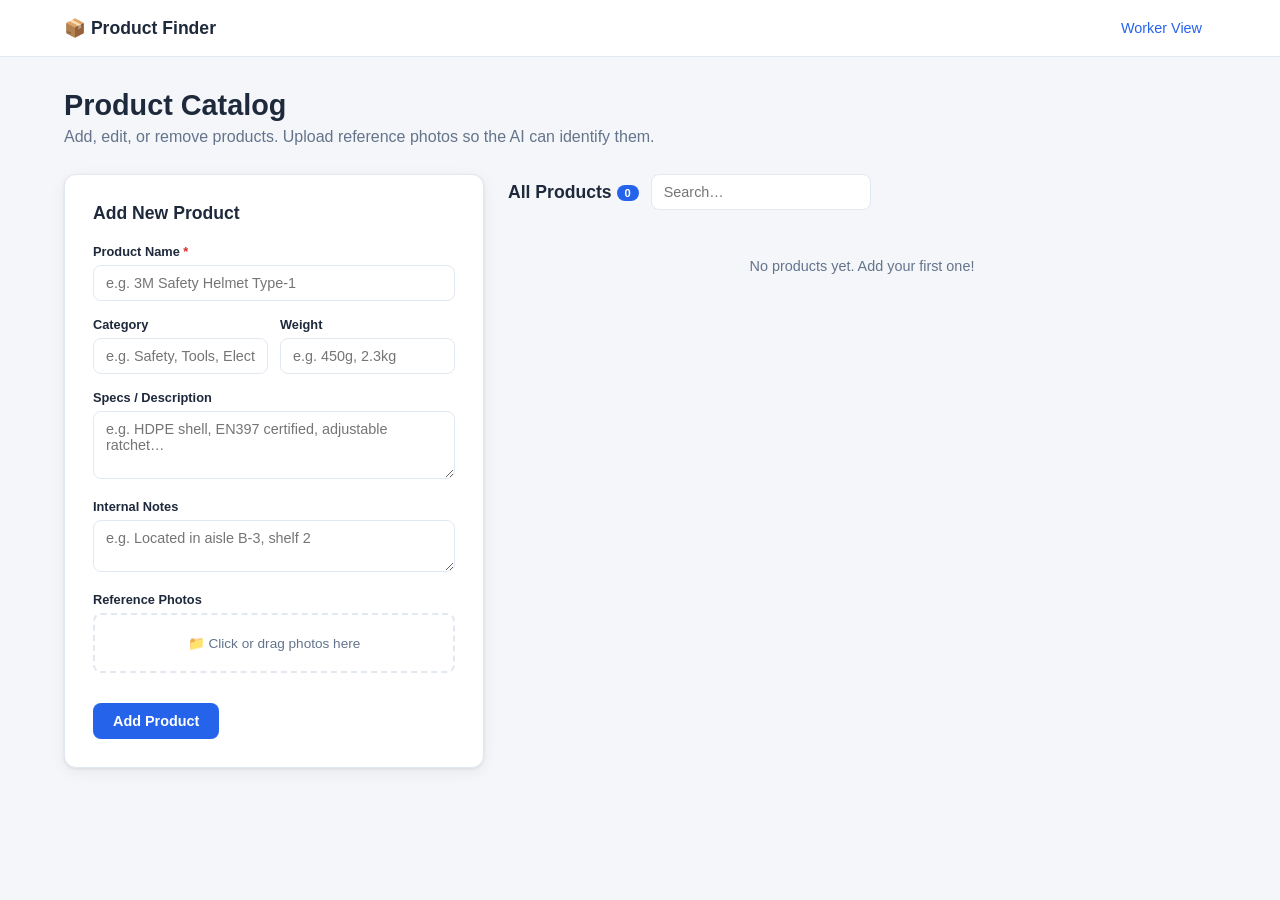
==== static/admin.html @ 1aeefc17 "Initial commit: SMI Product Finder with Groq vision AI - FastAPI backend with SQLite catalog - Groq " ====
<!DOCTYPE html>
<html lang="en">
<head>
  <meta charset="UTF-8" />
  <meta name="viewport" content="width=device-width, initial-scale=1.0" />
  <title>Admin — Product Catalog</title>
  <link rel="stylesheet" href="/static/css/style.css" />
</head>
<body>
  <nav class="navbar">
    <div class="nav-inner">
      <span class="nav-logo">📦 Product Finder</span>
      <a href="/" class="nav-link">Worker View</a>
    </div>
  </nav>

  <main class="container">
    <div class="hero">
      <h1>Product Catalog</h1>
      <p>Add, edit, or remove products. Upload reference photos so the AI can identify them.</p>
    </div>

    <div class="admin-layout">
      <!-- Left: Add / Edit Form -->
      <div class="card form-card">
        <h2 id="formTitle">Add New Product</h2>
        <form id="productForm" novalidate>
          <input type="hidden" id="editingId" value="" />

          <div class="form-group">
            <label for="fName">Product Name <span class="required">*</span></label>
            <input type="text" id="fName" placeholder="e.g. 3M Safety Helmet Type-1" required />
          </div>

          <div class="form-row">
            <div class="form-group">
              <label for="fCategory">Category</label>
              <input type="text" id="fCategory" placeholder="e.g. Safety, Tools, Electrical" />
            </div>
            <div class="form-group">
              <label for="fWeight">Weight</label>
              <input type="text" id="fWeight" placeholder="e.g. 450g, 2.3kg" />
            </div>
          </div>

          <div class="form-group">
            <label for="fSpecs">Specs / Description</label>
            <textarea id="fSpecs" rows="3" placeholder="e.g. HDPE shell, EN397 certified, adjustable ratchet…"></textarea>
          </div>

          <div class="form-group">
            <label for="fNotes">Internal Notes</label>
            <textarea id="fNotes" rows="2" placeholder="e.g. Located in aisle B-3, shelf 2"></textarea>
          </div>

          <div class="form-group">
            <label>Reference Photos</label>
            <div class="img-drop-zone" id="imgDropZone">
              <span>📁 Click or drag photos here</span>
              <input type="file" id="imgInput" accept="image/*" multiple hidden />
            </div>
            <div class="img-preview-grid" id="imgPreviewGrid"></div>
          </div>

          <!-- Edit mode: existing images -->
          <div class="form-group hidden" id="existingImagesGroup">
            <label>Current Photos</label>
            <div class="img-preview-grid" id="existingImagesGrid"></div>
          </div>

          <div class="form-actions">
            <button type="submit" class="btn btn-primary" id="submitBtn">Add Product</button>
            <button type="button" class="btn btn-ghost hidden" id="cancelEditBtn">Cancel</button>
          </div>

          <div class="form-msg hidden" id="formMsg"></div>
        </form>
      </div>

      <!-- Right: Product List -->
      <div class="product-list-panel">
        <div class="list-header">
          <h2>All Products <span class="count-badge" id="productCount">0</span></h2>
          <input type="text" id="searchInput" class="search-input" placeholder="Search…" />
        </div>
        <div id="productList" class="product-list">
          <p class="empty-msg">No products yet. Add your first one!</p>
        </div>
      </div>
    </div>
  </main>

  <!-- Edit modal overlay (reuses the same form via JS) -->
  <div class="modal-overlay hidden" id="deleteModal">
    <div class="modal-box">
      <h3>Delete Product?</h3>
      <p id="deleteModalMsg"></p>
      <div class="modal-actions">
        <button class="btn btn-danger" id="confirmDeleteBtn">Delete</button>
        <button class="btn btn-ghost" id="cancelDeleteBtn">Cancel</button>
      </div>
    </div>
  </div>

  <script src="/static/js/admin.js"></script>
</body>
</html>
---- static/css/style.css ----
/* ── Reset & Base ─────────────────────────────────────────────────────────── */
*, *::before, *::after { box-sizing: border-box; margin: 0; padding: 0; }

:root {
  --bg:        #f4f6f9;
  --surface:   #ffffff;
  --border:    #e2e8f0;
  --primary:   #2563eb;
  --primary-h: #1d4ed8;
  --danger:    #dc2626;
  --success:   #16a34a;
  --warn:      #d97706;
  --text:      #1e293b;
  --muted:     #64748b;
  --radius:    12px;
  --shadow:    0 1px 3px rgba(0,0,0,.08), 0 4px 16px rgba(0,0,0,.06);
}

body {
  font-family: -apple-system, BlinkMacSystemFont, "Segoe UI", Roboto, sans-serif;
  background: var(--bg);
  color: var(--text);
  min-height: 100vh;
}

/* ── Navbar ───────────────────────────────────────────────────────────────── */
.navbar {
  background: var(--surface);
  border-bottom: 1px solid var(--border);
  position: sticky; top: 0; z-index: 100;
}
.nav-inner {
  max-width: 1200px; margin: 0 auto;
  padding: 0 24px;
  height: 56px;
  display: flex; align-items: center; justify-content: space-between;
}
.nav-logo { font-weight: 700; font-size: 1.1rem; }
.nav-link {
  color: var(--primary); text-decoration: none;
  font-size: .9rem; font-weight: 500;
  padding: 6px 14px; border-radius: 8px;
  transition: background .15s;
}
.nav-link:hover { background: #eff6ff; }

/* ── Container ────────────────────────────────────────────────────────────── */
.container { max-width: 1200px; margin: 0 auto; padding: 32px 24px 64px; }

/* ── Hero ─────────────────────────────────────────────────────────────────── */
.hero { margin-bottom: 28px; }
.hero h1 { font-size: 1.8rem; font-weight: 700; margin-bottom: 6px; }
.hero p  { color: var(--muted); font-size: 1rem; }

/* ── Cards ────────────────────────────────────────────────────────────────── */
.card {
  background: var(--surface);
  border: 1px solid var(--border);
  border-radius: var(--radius);
  box-shadow: var(--shadow);
  padding: 28px;
}

/* ── Buttons ──────────────────────────────────────────────────────────────── */
.btn {
  display: inline-flex; align-items: center; gap: 6px;
  padding: 10px 20px; border-radius: 8px;
  font-size: .9rem; font-weight: 600;
  cursor: pointer; border: none; transition: all .15s;
}
.btn-primary  { background: var(--primary); color: #fff; }
.btn-primary:hover  { background: var(--primary-h); }
.btn-ghost    { background: transparent; color: var(--muted); border: 1px solid var(--border); }
.btn-ghost:hover    { background: var(--bg); }
.btn-danger   { background: var(--danger); color: #fff; }
.btn-danger:hover   { background: #b91c1c; }
.btn-sm { padding: 6px 12px; font-size: .8rem; }
.btn:disabled { opacity: .5; cursor: not-allowed; }

/* ── Worker: Drop Zone ────────────────────────────────────────────────────── */
.upload-card { max-width: 560px; margin: 0 auto; }

.drop-zone {
  border: 2px dashed var(--border);
  border-radius: 10px;
  padding: 48px 24px;
  text-align: center;
  transition: border-color .2s, background .2s;
  cursor: pointer;
}
.drop-zone.drag-over {
  border-color: var(--primary);
  background: #eff6ff;
}
.drop-icon { font-size: 3rem; margin-bottom: 12px; }
.drop-text { font-size: 1rem; font-weight: 500; margin-bottom: 4px; }
.drop-sub  { color: var(--muted); font-size: .85rem; margin-bottom: 16px; }

.preview-area { text-align: center; }
.preview-area img {
  max-width: 100%; max-height: 340px;
  border-radius: 8px; margin-bottom: 16px;
  object-fit: contain;
}
.preview-actions { display: flex; gap: 12px; justify-content: center; }

/* ── Loading ──────────────────────────────────────────────────────────────── */
.result-card { max-width: 560px; margin: 20px auto 0; text-align: center; }
.loading-spinner {
  width: 40px; height: 40px;
  border: 4px solid var(--border);
  border-top-color: var(--primary);
  border-radius: 50%;
  animation: spin .7s linear infinite;
  margin: 0 auto 16px;
}
@keyframes spin { to { transform: rotate(360deg); } }
.loading-text { color: var(--muted); }

/* ── Result Card ──────────────────────────────────────────────────────────── */
.result-matched { text-align: left; }
.result-header {
  display: flex; align-items: center; gap: 12px;
  margin-bottom: 20px;
}
.result-badge {
  display: inline-flex; align-items: center; gap: 6px;
  padding: 4px 12px; border-radius: 999px;
  font-size: .8rem; font-weight: 600;
}
.badge-success { background: #dcfce7; color: var(--success); }
.badge-warn    { background: #fef9c3; color: var(--warn); }
.badge-danger  { background: #fee2e2; color: var(--danger); }

.result-product-name { font-size: 1.4rem; font-weight: 700; }
.result-images {
  display: flex; gap: 8px; flex-wrap: wrap; margin-bottom: 20px;
}
.result-images img {
  width: 80px; height: 80px; object-fit: cover;
  border-radius: 8px; border: 1px solid var(--border);
}
.result-grid {
  display: grid; grid-template-columns: 1fr 1fr; gap: 12px;
  margin-bottom: 16px;
}
.result-field label {
  font-size: .75rem; text-transform: uppercase;
  letter-spacing: .05em; color: var(--muted);
  display: block; margin-bottom: 2px;
}
.result-field p {
  font-size: .95rem; font-weight: 500;
}
.result-notes {
  background: var(--bg); border-radius: 8px;
  padding: 12px 14px; font-size: .9rem;
  color: var(--muted); margin-top: 4px;
}
.result-reason {
  font-size: .85rem; color: var(--muted);
  margin-top: 12px; font-style: italic;
}
.result-no-match { text-align: center; padding: 8px 0; }
.result-no-match .no-match-icon { font-size: 3rem; margin-bottom: 12px; }
.result-no-match h3 { font-size: 1.1rem; margin-bottom: 8px; }
.result-no-match p  { color: var(--muted); font-size: .9rem; }

.btn-search-again { margin-top: 20px; }

/* ── Admin Layout ─────────────────────────────────────────────────────────── */
.admin-layout {
  display: grid;
  grid-template-columns: 420px 1fr;
  gap: 24px;
  align-items: start;
}
@media (max-width: 860px) {
  .admin-layout { grid-template-columns: 1fr; }
}

/* ── Form ─────────────────────────────────────────────────────────────────── */
.form-card h2 { font-size: 1.1rem; margin-bottom: 20px; font-weight: 700; }
.form-group   { margin-bottom: 16px; }
.form-row     { display: grid; grid-template-columns: 1fr 1fr; gap: 12px; }
.form-group label {
  display: block; font-size: .8rem; font-weight: 600;
  margin-bottom: 6px; color: var(--text);
}
.required { color: var(--danger); }
.form-group input,
.form-group textarea,
.search-input {
  width: 100%; padding: 9px 12px;
  border: 1px solid var(--border); border-radius: 8px;
  font-size: .9rem; font-family: inherit; color: var(--text);
  transition: border-color .15s;
  background: var(--surface);
}
.form-group input:focus,
.form-group textarea:focus,
.search-input:focus {
  outline: none; border-color: var(--primary);
  box-shadow: 0 0 0 3px rgba(37,99,235,.1);
}
.form-group textarea { resize: vertical; }
.form-actions { display: flex; gap: 10px; margin-top: 20px; }
.form-msg {
  margin-top: 12px; padding: 10px 14px;
  border-radius: 8px; font-size: .85rem; font-weight: 500;
}
.form-msg.success { background: #dcfce7; color: var(--success); }
.form-msg.error   { background: #fee2e2; color: var(--danger); }

/* ── Image upload in form ─────────────────────────────────────────────────── */
.img-drop-zone {
  border: 2px dashed var(--border); border-radius: 8px;
  padding: 20px; text-align: center; cursor: pointer;
  font-size: .85rem; color: var(--muted);
  transition: border-color .2s, background .2s;
}
.img-drop-zone:hover, .img-drop-zone.drag-over {
  border-color: var(--primary); background: #eff6ff;
}
.img-preview-grid {
  display: flex; flex-wrap: wrap; gap: 8px; margin-top: 10px;
}
.img-thumb-wrap {
  position: relative; width: 72px; height: 72px;
}
.img-thumb-wrap img {
  width: 72px; height: 72px; object-fit: cover;
  border-radius: 8px; border: 1px solid var(--border);
}
.img-thumb-wrap .remove-img {
  position: absolute; top: -6px; right: -6px;
  width: 20px; height: 20px; border-radius: 50%;
  background: var(--danger); color: #fff;
  border: none; cursor: pointer;
  font-size: .7rem; line-height: 20px; text-align: center;
  display: flex; align-items: center; justify-content: center;
}
.img-thumb-wrap .primary-badge {
  position: absolute; bottom: 0; left: 0; right: 0;
  background: rgba(37,99,235,.8); color: #fff;
  font-size: .55rem; text-align: center;
  border-radius: 0 0 8px 8px; padding: 2px;
}

/* ── Product List ─────────────────────────────────────────────────────────── */
.product-list-panel { min-width: 0; }
.list-header {
  display: flex; align-items: center; gap: 12px;
  margin-bottom: 16px;
}
.list-header h2 { font-size: 1.1rem; font-weight: 700; white-space: nowrap; }
.count-badge {
  background: var(--primary); color: #fff;
  font-size: .7rem; padding: 2px 8px; border-radius: 999px;
  vertical-align: middle;
}
.search-input { max-width: 220px; }
.product-list { display: flex; flex-direction: column; gap: 10px; }

.product-item {
  background: var(--surface);
  border: 1px solid var(--border);
  border-radius: var(--radius);
  padding: 14px 16px;
  display: flex; gap: 14px; align-items: center;
  box-shadow: var(--shadow);
  transition: border-color .15s;
}
.product-item:hover { border-color: var(--primary); }
.product-thumb {
  width: 60px; height: 60px; flex-shrink: 0;
  border-radius: 8px; object-fit: cover;
  border: 1px solid var(--border);
  background: var(--bg);
}
.product-thumb-placeholder {
  width: 60px; height: 60px; flex-shrink: 0;
  border-radius: 8px; background: var(--bg);
  border: 1px solid var(--border);
  display: flex; align-items: center; justify-content: center;
  font-size: 1.5rem;
}
.product-info { flex: 1; min-width: 0; }
.product-info h3 {
  font-size: .95rem; font-weight: 600;
  white-space: nowrap; overflow: hidden; text-overflow: ellipsis;
}
.product-meta {
  display: flex; gap: 10px; flex-wrap: wrap; margin-top: 4px;
}
.product-meta span {
  font-size: .75rem; color: var(--muted);
}
.product-actions { display: flex; gap: 6px; flex-shrink: 0; }
.empty-msg { color: var(--muted); text-align: center; padding: 32px 0; font-size: .9rem; }

/* ── Delete Modal ─────────────────────────────────────────────────────────── */
.modal-overlay {
  position: fixed; inset: 0;
  background: rgba(0,0,0,.4); backdrop-filter: blur(2px);
  display: flex; align-items: center; justify-content: center;
  z-index: 200;
}
.modal-box {
  background: var(--surface); border-radius: var(--radius);
  padding: 28px; max-width: 400px; width: 90%;
  box-shadow: 0 8px 32px rgba(0,0,0,.18);
}
.modal-box h3 { font-size: 1.1rem; margin-bottom: 10px; }
.modal-box p  { color: var(--muted); font-size: .9rem; margin-bottom: 20px; }
.modal-actions { display: flex; gap: 10px; }

/* ── Utilities ────────────────────────────────────────────────────────────── */
.hidden { display: none !important; }
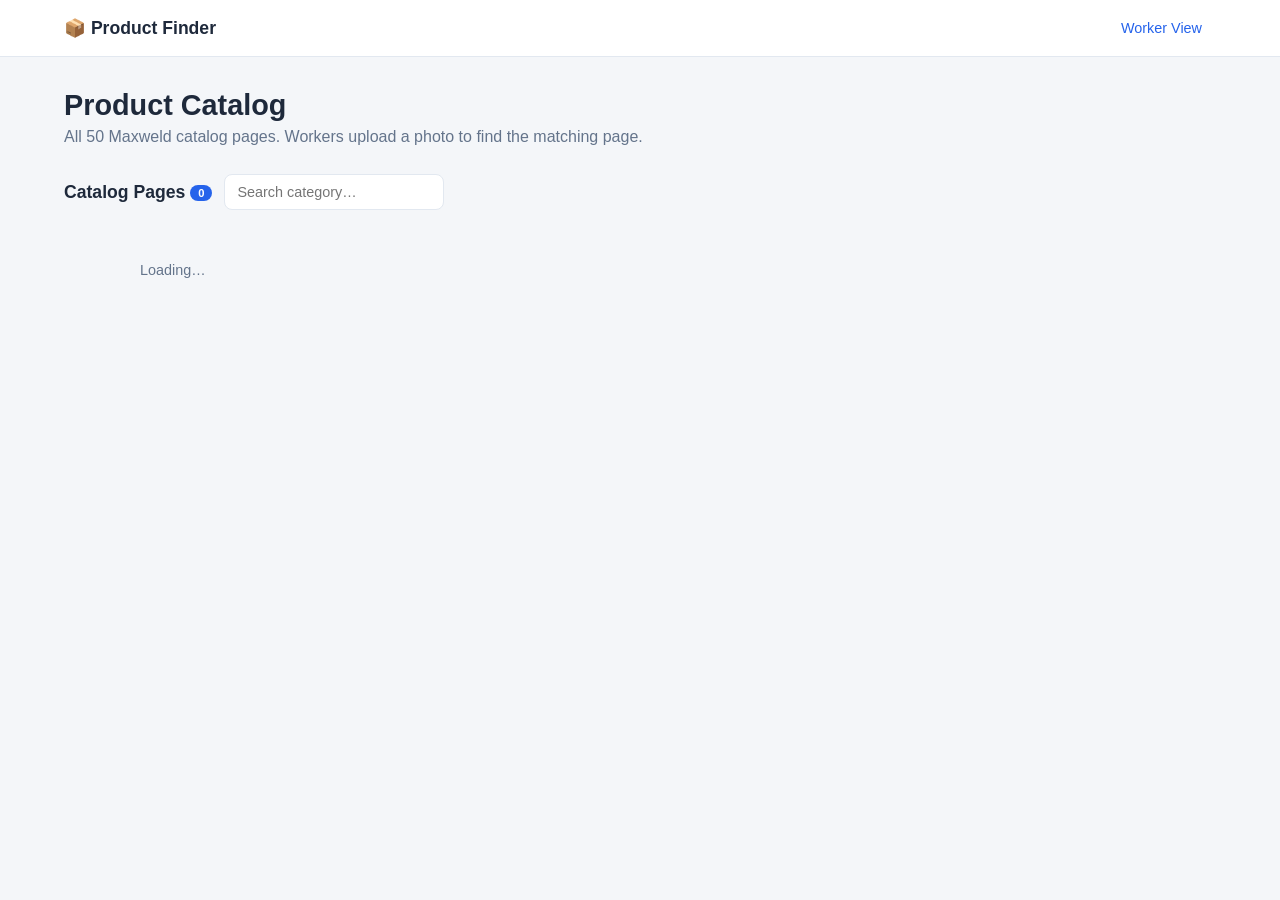
==== commit 8df8cdf6: "Rework catalog: PDF pages as catalog, AI returns matching page image Instead of 600 individual produ" ====
--- a/static/admin.html
+++ b/static/admin.html
@@ -17,91 +17,96 @@
   <main class="container">
     <div class="hero">
       <h1>Product Catalog</h1>
-      <p>Add, edit, or remove products. Upload reference photos so the AI can identify them.</p>
+      <p>All 50 Maxweld catalog pages. Workers upload a photo to find the matching page.</p>
     </div>
 
-    <div class="admin-layout">
-      <!-- Left: Add / Edit Form -->
-      <div class="card form-card">
-        <h2 id="formTitle">Add New Product</h2>
-        <form id="productForm" novalidate>
-          <input type="hidden" id="editingId" value="" />
+    <div class="list-header" style="margin-bottom:20px;">
+      <h2>Catalog Pages <span class="count-badge" id="pageCount">0</span></h2>
+      <input type="text" id="searchInput" class="search-input" placeholder="Search category…" />
+    </div>
 
-          <div class="form-group">
-            <label for="fName">Product Name <span class="required">*</span></label>
-            <input type="text" id="fName" placeholder="e.g. 3M Safety Helmet Type-1" required />
-          </div>
-
-          <div class="form-row">
-            <div class="form-group">
-              <label for="fCategory">Category</label>
-              <input type="text" id="fCategory" placeholder="e.g. Safety, Tools, Electrical" />
-            </div>
-            <div class="form-group">
-              <label for="fWeight">Weight</label>
-              <input type="text" id="fWeight" placeholder="e.g. 450g, 2.3kg" />
-            </div>
-          </div>
-
-          <div class="form-group">
-            <label for="fSpecs">Specs / Description</label>
-            <textarea id="fSpecs" rows="3" placeholder="e.g. HDPE shell, EN397 certified, adjustable ratchet…"></textarea>
-          </div>
-
-          <div class="form-group">
-            <label for="fNotes">Internal Notes</label>
-            <textarea id="fNotes" rows="2" placeholder="e.g. Located in aisle B-3, shelf 2"></textarea>
-          </div>
-
-          <div class="form-group">
-            <label>Reference Photos</label>
-            <div class="img-drop-zone" id="imgDropZone">
-              <span>📁 Click or drag photos here</span>
-              <input type="file" id="imgInput" accept="image/*" multiple hidden />
-            </div>
-            <div class="img-preview-grid" id="imgPreviewGrid"></div>
-          </div>
-
-          <!-- Edit mode: existing images -->
-          <div class="form-group hidden" id="existingImagesGroup">
-            <label>Current Photos</label>
-            <div class="img-preview-grid" id="existingImagesGrid"></div>
-          </div>
-
-          <div class="form-actions">
-            <button type="submit" class="btn btn-primary" id="submitBtn">Add Product</button>
-            <button type="button" class="btn btn-ghost hidden" id="cancelEditBtn">Cancel</button>
-          </div>
-
-          <div class="form-msg hidden" id="formMsg"></div>
-        </form>
-      </div>
-
-      <!-- Right: Product List -->
-      <div class="product-list-panel">
-        <div class="list-header">
-          <h2>All Products <span class="count-badge" id="productCount">0</span></h2>
-          <input type="text" id="searchInput" class="search-input" placeholder="Search…" />
-        </div>
-        <div id="productList" class="product-list">
-          <p class="empty-msg">No products yet. Add your first one!</p>
-        </div>
-      </div>
+    <div id="pageGrid" class="page-grid">
+      <p class="empty-msg">Loading…</p>
     </div>
   </main>
 
-  <!-- Edit modal overlay (reuses the same form via JS) -->
-  <div class="modal-overlay hidden" id="deleteModal">
-    <div class="modal-box">
-      <h3>Delete Product?</h3>
-      <p id="deleteModalMsg"></p>
-      <div class="modal-actions">
-        <button class="btn btn-danger" id="confirmDeleteBtn">Delete</button>
-        <button class="btn btn-ghost" id="cancelDeleteBtn">Cancel</button>
-      </div>
+  <!-- Lightbox -->
+  <div class="lightbox-overlay hidden" id="lightbox">
+    <div class="lightbox-inner">
+      <button class="lightbox-close" id="lightboxClose">✕</button>
+      <img id="lightboxImg" src="" alt="" />
     </div>
   </div>
 
-  <script src="/static/js/admin.js"></script>
+  <script>
+    const pageGrid   = document.getElementById('pageGrid');
+    const pageCount  = document.getElementById('pageCount');
+    const searchInput = document.getElementById('searchInput');
+    const lightbox   = document.getElementById('lightbox');
+    const lightboxImg = document.getElementById('lightboxImg');
+
+    let allPages = [];
+
+    async function loadPages() {
+      const res = await fetch('/api/pages');
+      allPages  = await res.json();
+      pageCount.textContent = allPages.length;
+      renderGrid(allPages);
+    }
+
+    searchInput.addEventListener('input', () => {
+      const q = searchInput.value.toLowerCase();
+      renderGrid(allPages.filter(p =>
+        p.category.toLowerCase().includes(q) ||
+        String(p.page_number).includes(q) ||
+        (p.product_codes || '').toLowerCase().includes(q)
+      ));
+    });
+
+    function renderGrid(pages) {
+      if (!pages.length) {
+        pageGrid.innerHTML = '<p class="empty-msg">No pages found.</p>';
+        return;
+      }
+      pageGrid.innerHTML = pages.map(p => `
+        <div class="page-card" onclick="openPage('${esc(p.image_filename)}', ${p.page_number}, '${esc(p.category)}')">
+          <img
+            class="page-thumb"
+            src="/static/catalog_pages/${esc(p.image_filename)}"
+            alt="Page ${p.page_number}"
+            loading="lazy"
+          />
+          <div class="page-card-info">
+            <span class="page-num-badge">Page ${p.page_number}</span>
+            <p class="page-cat">${esc(p.category)}</p>
+          </div>
+        </div>`).join('');
+    }
+
+    function openPage(filename, num, category) {
+      lightboxImg.src = `/static/catalog_pages/${filename}`;
+      lightboxImg.alt = `Page ${num} — ${category}`;
+      lightbox.classList.remove('hidden');
+    }
+
+    document.getElementById('lightboxClose').addEventListener('click', () => {
+      lightbox.classList.add('hidden');
+      lightboxImg.src = '';
+    });
+    lightbox.addEventListener('click', e => {
+      if (e.target === lightbox) {
+        lightbox.classList.add('hidden');
+        lightboxImg.src = '';
+      }
+    });
+
+    function esc(str) {
+      return String(str)
+        .replace(/&/g,'&amp;').replace(/</g,'&lt;')
+        .replace(/>/g,'&gt;').replace(/"/g,'&quot;');
+    }
+
+    loadPages();
+  </script>
 </body>
 </html>
--- a/static/css/style.css
+++ b/static/css/style.css
@@ -79,6 +79,7 @@
 
 /* ── Worker: Drop Zone ────────────────────────────────────────────────────── */
 .upload-card { max-width: 560px; margin: 0 auto; }
+.result-card  { max-width: 720px; margin: 20px auto 0; }
 
 .drop-zone {
   border: 2px dashed var(--border);
@@ -105,7 +106,7 @@
 .preview-actions { display: flex; gap: 12px; justify-content: center; }
 
 /* ── Loading ──────────────────────────────────────────────────────────────── */
-.result-card { max-width: 560px; margin: 20px auto 0; text-align: center; }
+.result-card { text-align: center; }
 .loading-spinner {
   width: 40px; height: 40px;
   border: 4px solid var(--border);
@@ -299,21 +300,107 @@
 .product-actions { display: flex; gap: 6px; flex-shrink: 0; }
 .empty-msg { color: var(--muted); text-align: center; padding: 32px 0; font-size: .9rem; }
 
-/* ── Delete Modal ─────────────────────────────────────────────────────────── */
-.modal-overlay {
+/* ── Result: catalog page view ────────────────────────────────────────────── */
+.result-title-block { display: flex; flex-direction: column; gap: 2px; }
+.result-page-label  {
+  font-size: .75rem; font-weight: 600; text-transform: uppercase;
+  letter-spacing: .06em; color: var(--muted);
+}
+
+.catalog-page-wrap {
+  margin: 16px 0 20px;
+  border: 1px solid var(--border);
+  border-radius: 10px;
+  overflow: hidden;
+  background: #fff;
+}
+.catalog-page-img {
+  width: 100%;
+  display: block;
+  cursor: zoom-in;
+  transition: opacity .15s;
+}
+.catalog-page-img:hover { opacity: .92; }
+.catalog-page-hint {
+  text-align: center;
+  font-size: .78rem;
+  color: var(--muted);
+  padding: 8px 0 10px;
+  border-top: 1px solid var(--border);
+  background: var(--bg);
+}
+
+/* ── Lightbox ─────────────────────────────────────────────────────────────── */
+.lightbox-overlay {
   position: fixed; inset: 0;
-  background: rgba(0,0,0,.4); backdrop-filter: blur(2px);
+  background: rgba(0,0,0,.88);
   display: flex; align-items: center; justify-content: center;
-  z-index: 200;
-}
-.modal-box {
-  background: var(--surface); border-radius: var(--radius);
-  padding: 28px; max-width: 400px; width: 90%;
-  box-shadow: 0 8px 32px rgba(0,0,0,.18);
-}
-.modal-box h3 { font-size: 1.1rem; margin-bottom: 10px; }
-.modal-box p  { color: var(--muted); font-size: .9rem; margin-bottom: 20px; }
-.modal-actions { display: flex; gap: 10px; }
+  z-index: 300;
+  padding: 16px;
+}
+.lightbox-inner {
+  position: relative;
+  max-width: 95vw;
+  max-height: 95vh;
+  display: flex; align-items: center; justify-content: center;
+}
+.lightbox-inner img {
+  max-width: 100%;
+  max-height: 95vh;
+  border-radius: 8px;
+  object-fit: contain;
+  box-shadow: 0 8px 48px rgba(0,0,0,.6);
+}
+.lightbox-close {
+  position: absolute; top: -14px; right: -14px;
+  width: 32px; height: 32px; border-radius: 50%;
+  background: #fff; color: var(--text);
+  border: none; cursor: pointer;
+  font-size: 1rem; font-weight: 700;
+  display: flex; align-items: center; justify-content: center;
+  box-shadow: 0 2px 8px rgba(0,0,0,.3);
+  z-index: 10;
+}
+.lightbox-close:hover { background: var(--danger); color: #fff; }
+
+/* ── Admin: catalog page grid ─────────────────────────────────────────────── */
+.page-grid {
+  display: grid;
+  grid-template-columns: repeat(auto-fill, minmax(200px, 1fr));
+  gap: 16px;
+}
+.page-card {
+  background: var(--surface);
+  border: 1px solid var(--border);
+  border-radius: var(--radius);
+  box-shadow: var(--shadow);
+  overflow: hidden;
+  cursor: pointer;
+  transition: border-color .15s, transform .15s;
+}
+.page-card:hover { border-color: var(--primary); transform: translateY(-2px); }
+.page-thumb {
+  width: 100%;
+  aspect-ratio: 3/4;
+  object-fit: cover;
+  display: block;
+  background: var(--bg);
+}
+.page-card-info {
+  padding: 10px 12px 12px;
+  border-top: 1px solid var(--border);
+}
+.page-num-badge {
+  display: inline-block;
+  background: var(--primary); color: #fff;
+  font-size: .68rem; font-weight: 700;
+  padding: 2px 8px; border-radius: 999px;
+  margin-bottom: 5px;
+}
+.page-cat {
+  font-size: .82rem; font-weight: 600;
+  color: var(--text); line-height: 1.3;
+}
 
 /* ── Utilities ────────────────────────────────────────────────────────────── */
 .hidden { display: none !important; }
